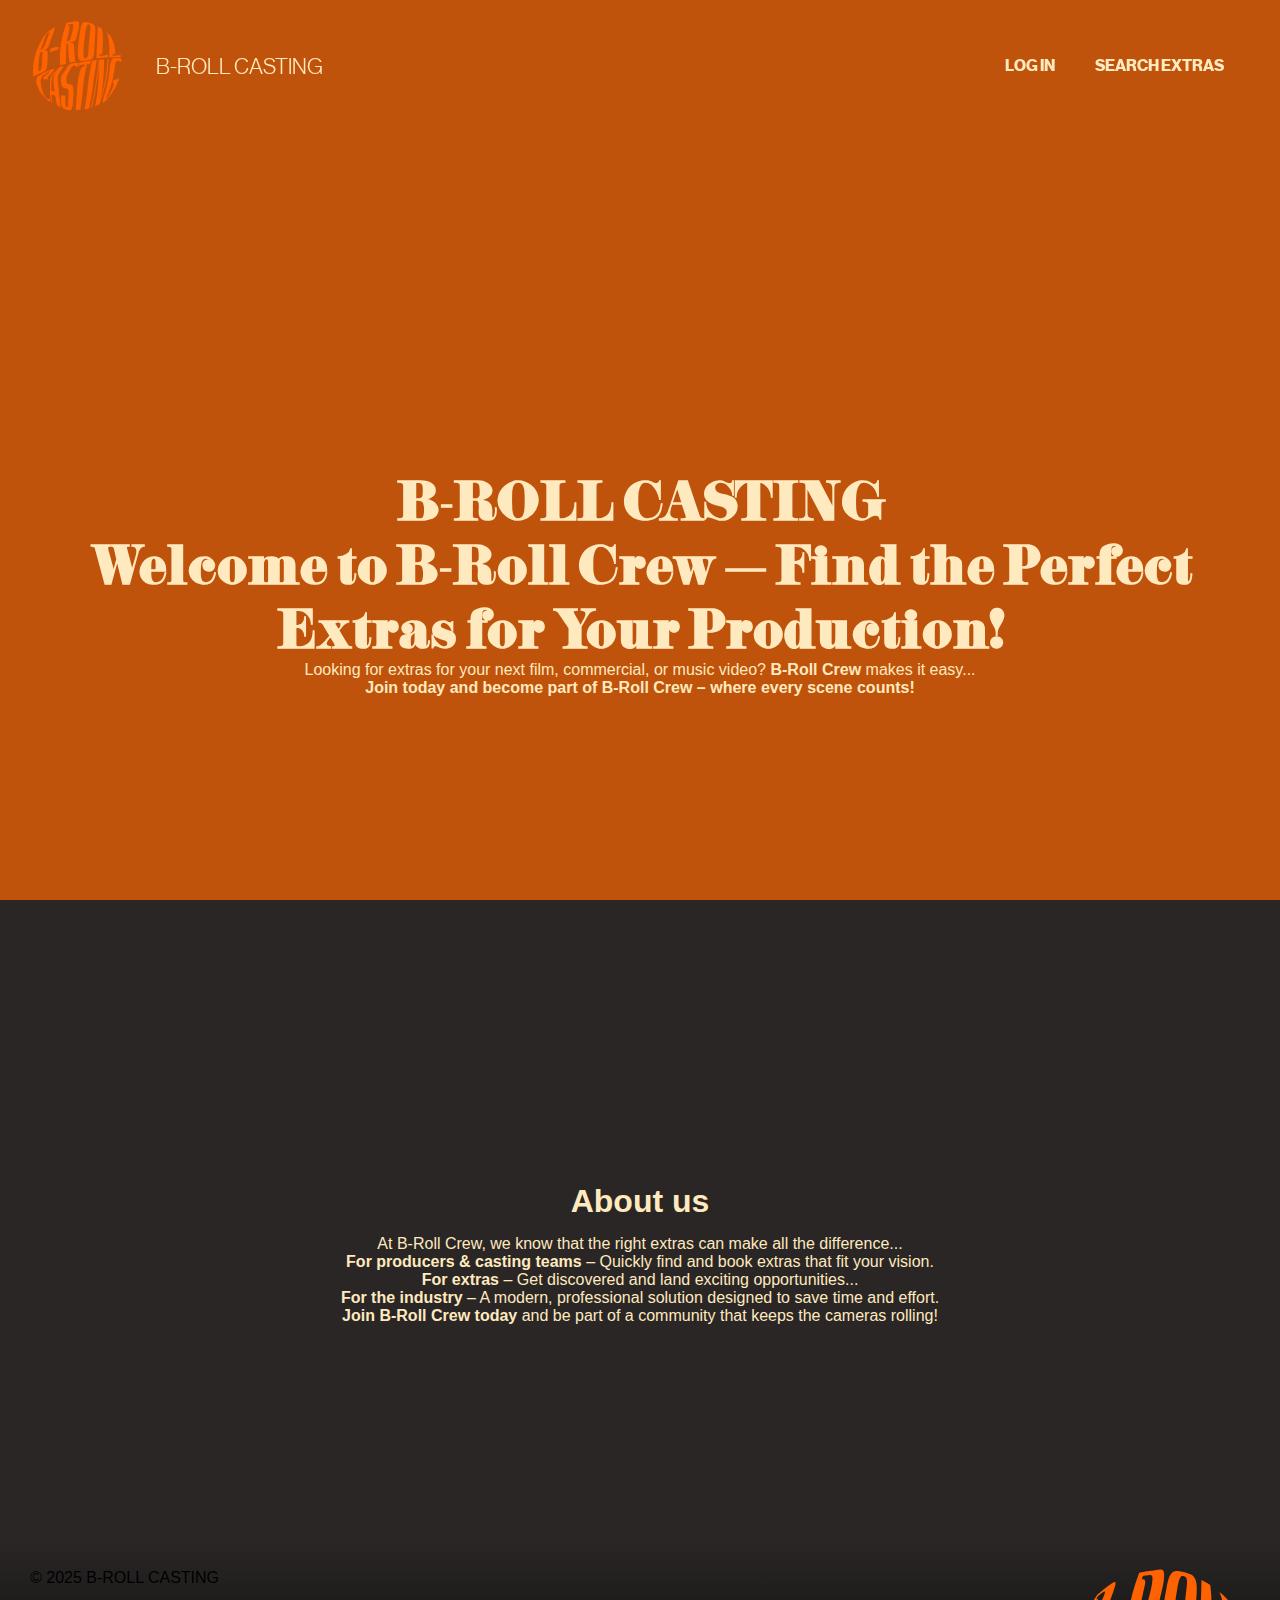
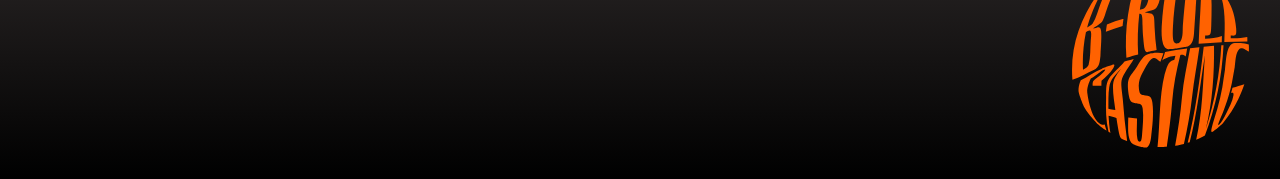
==== index.html @ dda39506 "add  rettelser" ====
<!DOCTYPE html>
<html lang="da">
  <head>
    <meta charset="UTF-8" />
    <meta name="viewport" content="width=device-width, initial-scale=1.0" />
    <link rel="stylesheet" href="css/index.css" />
    <link rel="stylesheet" href="css/base.css" />
    <link rel="stylesheet" href="css/menu2.css" />
    <title>B-ROLL CASTING</title>
  </head>
  <body>
    <div class="top">
      <header>
        <div class="header-container">
          <div class="logo">
            <a href="index.html">
              <img src="imgs/logo.svg" alt="" class="img_logo" />
            </a>
          </div>
          <div class="menu menu_left"><p>B-ROLL CASTING</p></div>
        </div>
        <nav>
          <ul class="menu">
            <li><a href="login.html">LOG IN</a></li>
            <li><a href="oversigt.html">SEARCH EXTRAS</a></li>
          </ul>
          <div class="burger">
            <div class="line"></div>
            <div class="line"></div>
            <div class="line"></div>
          </div>
        </nav>
      </header>
    </div>
    <div class="hero">
      <video autoplay muted loop class="hero-video">
        <source src="video.mp4" type="video/mp4" />
        Your browser does not support the video tag.
      </video>
      <div class="hero-overlay-bg"></div>
      <div class="hero-overlay">
        <h1>B-ROLL CASTING</h1>
        <h3>Welcome to B-Roll Crew – Find the Perfect Extras for Your Production!</h3>
        <p>Looking for extras for your next film, commercial, or music video? <strong>B-Roll Crew</strong> makes it easy...</p>
        <p><strong>Join today and become part of B-Roll Crew – where every scene counts!</strong></p>
      </div>
    </div>
    <section class="about">
      <h2>About us</h2>
      <p>At B-Roll Crew, we know that the right extras can make all the difference...</p>
      <p><strong>For producers & casting teams</strong> – Quickly find and book extras that fit your vision.</p>
      <p><strong>For extras</strong> – Get discovered and land exciting opportunities...</p>
      <p><strong>For the industry</strong> – A modern, professional solution designed to save time and effort.</p>
      <p><strong>Join B-Roll Crew today</strong> and be part of a community that keeps the cameras rolling!</p>
    </section>
    <footer>
      <div class="footer-container">
        <div class="footer_left">
          <img src="" alt="" />
          <p>© 2025 B-ROLL CASTING</p>
        </div>
        <div class="footer_right">
          <img src="imgs/logo.svg" alt="" />
        </div>
      </div>
    </footer>
    <script src="js/burger.js"></script>
  </body>
</html>
---- css/index.css ----
body {
  font-family: Arial, sans-serif;
  margin: 0;
  padding: 0;
  background: var(--text_darkgrey);
}

h1 {
  font-family: "optipirogi-romanregular";
  font-size: 50px;
  color: var(--light_yellow);
}

h3 {
  font-family: "optipirogi-romanregular";
  font-size: 50px;
  color: var(--light_yellow);
}

.hero {
  height: 100vh;
  display: flex;
  align-items: center;
  justify-content: center;
  text-align: center;
}

.hero-video {
  width: 100%;
  height: 100vh;
  object-fit: cover;
  position: absolute;
  top: 0;
  left: 0;
  z-index: -2;
}

.hero-overlay-bg {
  position: absolute;
  top: 0;
  left: 0;
  width: 100%;
  height: 100%;
  background: rgba(255, 102, 0, 0.7);
  z-index: -1;
}

.hero-overlay {
  position: relative;
  padding: 15px;
  border-radius: 10px;
  width: 90%;
  color: var(--light_yellow);
}

.about {
  padding: 40px 5%;
  text-align: center;
  color: var(--light_yellow);
}

.about h2 {
  font-size: 2em;
  margin-bottom: 15px;
}

.footer-container {
  display: flex;
  justify-content: space-between;
  background: linear-gradient(var(--text_darkgrey), black);
  margin-top: 4rem;
  padding: 30px;
}

.footer-container img {
  width: 60%;
  place-self: end;
}

.footer_right {
  align-self: end;
  place-self: end;
}

@media (min-width: 750px) {
  * {
    margin: 0;
    padding: 0;
    box-sizing: border-box;
  }

  .hero-overlay {
    width: 100%;
  }
  .about {
    padding: 150px 10%;
  }
}
---- css/base.css ----
* {
  margin: 0px;
  padding: 0px;
  box-sizing: border-box;
}

img {
  width: 100%;
  height: auto;
  display: block;
}

:root {
  scroll-behavior: smooth;
}

/* html variabler */
html {
  --primary_grey: #f1f1f1;
  --orange: #ff6201;
  --darkgrey: #463f3f;
  --text_darkgrey: #2a2626;
  --black: #000000;
  --light_yellow: #ffe9bf;
  --lightgrey: #9a9393;
}

/* body og main */

/* bold */
@font-face {
  font-family: "neue_haas_grotesk_display75Bd";
  src: url(../fonte/neue/neuehaasdisplay-bold-webfont.woff2) format("woff2"), url(../fonte/neue/neuehaasdisplay-bold-webfont.woff) format("woff");
  font-weight: normal;
  font-style: normal;
}

/* light  */

@font-face {
  font-family: "neue_haas_grotesk_display45Lt";
  src: url(../fonte/neue/neuehaasdisplay-light-webfont.woff2) format("woff2"), url(../fonte/neue/neuehaasdisplay-light-webfont.woff) format("woff");
  font-weight: normal;
  font-style: normal;
}

/* medium */

@font-face {
  font-family: "neue_haas_grotesk_display65Md";
  src: url(../fonte/neue/neuehaasdisplay-mediu-webfont.woff2) format("woff2"), url(../fonte/neue/neuehaasdisplay-mediu-webfont.woff) format("woff");
  font-weight: normal;
  font-style: normal;
}

/* thin */

@font-face {
  font-family: "neue_haas_grotesk_display35Th";
  src: url(../fonte/neue/neuehaasdisplay-thin-webfont.woff2) format("woff2"), url(../fonte/neue/neuehaasdisplay-thin-webfont.woff) format("woff");
  font-weight: normal;
  font-style: normal;
}

/* black */

@font-face {
  font-family: "neue_haas_grotesk_displa95Blk";
  src: url(../fonte/neue/neuehaasdisplay-black-webfont.woff2) format("woff2"), url(../fonte/neue/neuehaasdisplay-black-webfont.woff) format("woff");
  font-weight: normal;
  font-style: normal;
}

/* light italic */
@font-face {
  font-family: "neue_haas_grotesk_displ36ThIt";
  src: url(../fonte/neue/neuehaasdisplay-thinitalic-webfont.woff2) format("woff2"), url(../fonte/neue/neuehaasdisplay-thinitalic-webfont.woff) format("woff");
  font-weight: normal;
  font-style: normal;
}

/* optipirogi */
@font-face {
  font-family: "optipirogi-romanregular";
  src: url(../fonte/optipirogi/optipirogi-roman-webfont.woff2) format("woff2"), url(../fonte/optipirogi/optipirogi-roman-webfont.woff) format("woff");
  font-weight: normal;
  font-style: normal;
}

@media (min-width: 920px) {
}
---- css/menu2.css ----
* {
  margin: 0;
  padding: 0;
  box-sizing: border-box;
}

.top {
  position: sticky;
  top: 0;
  width: 100%;
  z-index: 10;
}

.img_logo {
  width: 90%;
  margin-left: 2rem;
}

.header-container {
  display: flex;
  align-items: center;
}

.logo {
  width: 100px;
  margin-right: 10px; /* Juster afstanden mellem logoet og teksten efter behov */
}

.menu_left {
  margin: 0;
}

.menu_left p {
  font-family: "neue_haas_grotesk_display45Lt";
  font-size: 22px;
  margin: 0;
  color: var(--light_yellow);
}

header {
  position: sticky;
  z-index: 100;
  display: flex;
  justify-content: space-between;
  align-items: center;
}

nav {
  display: flex;
  align-items: center;
}

.menu {
  display: flex;
  list-style: none;
  margin: 2.9rem;
  padding: 0;
}

.menu li {
  margin-right: 20px;
}

.menu li:last-child {
  margin-right: 0;
}

.menu a {
  display: block;
  padding: 10px;
  color: var(--light_yellow);
  text-decoration: none;
  transition: color 0.3s;
  text-align: end;
  font-family: "neue_haas_grotesk_display75Bd";
}

.menu a:hover {
  color: var(--orange);
}

.burger {
  width: 30px;
  height: 20px;
  cursor: pointer;
}

.burger .line {
  width: 100%;
  height: 2px;
  background-color: var(--text_darkgrey);
  margin-bottom: 5px;
  transition: 0.2s linear;
}
.burger {
  display: none;
}
@media screen and (max-width: 750px) {
  .menu {
    display: none;
    margin: 0;
    margin-top: 1rem;
  }
  .burger {
    display: block;
  }

  .burger.active .line {
    background-color: var(--orange);
  }

  .burger.active .line:nth-child(1) {
    transform: rotate(45deg) translate(5px, 5px);
    transition: 0.2s linear;
  }

  .burger.active .line:nth-child(2) {
    opacity: 0;
    transition: 0.15s linear;
  }

  .burger.active .line:nth-child(3) {
    transform: rotate(-45deg) translate(5px, -5px);
    transition: 0.2s linear;
  }

  nav.active .menu {
    display: block;
    background-color: var(--orange);
    position: absolute;
    top: 94px;
    left: 0;
    width: 100%;
    z-index: 1;
  }

  nav.active .menu li {
    margin: 10px 20px;
  }

  nav.active .menu a {
    font-size: 24px;
  }

  .img_logo {
    width: 90%;
    margin-left: 1rem;
  }

  .text_logo {
    font-size: 22px;
    font-weight: 700;
    text-decoration: none;
    font-family: "neue_haas_grotesk_display75Bd";
    color: var(--light_yellow);
    margin-left: 1rem;
  }

  header {
    position: sticky;
    z-index: 100;
    padding: 20px;
    display: flex;
    justify-content: space-between;
    align-items: center;
  }
}
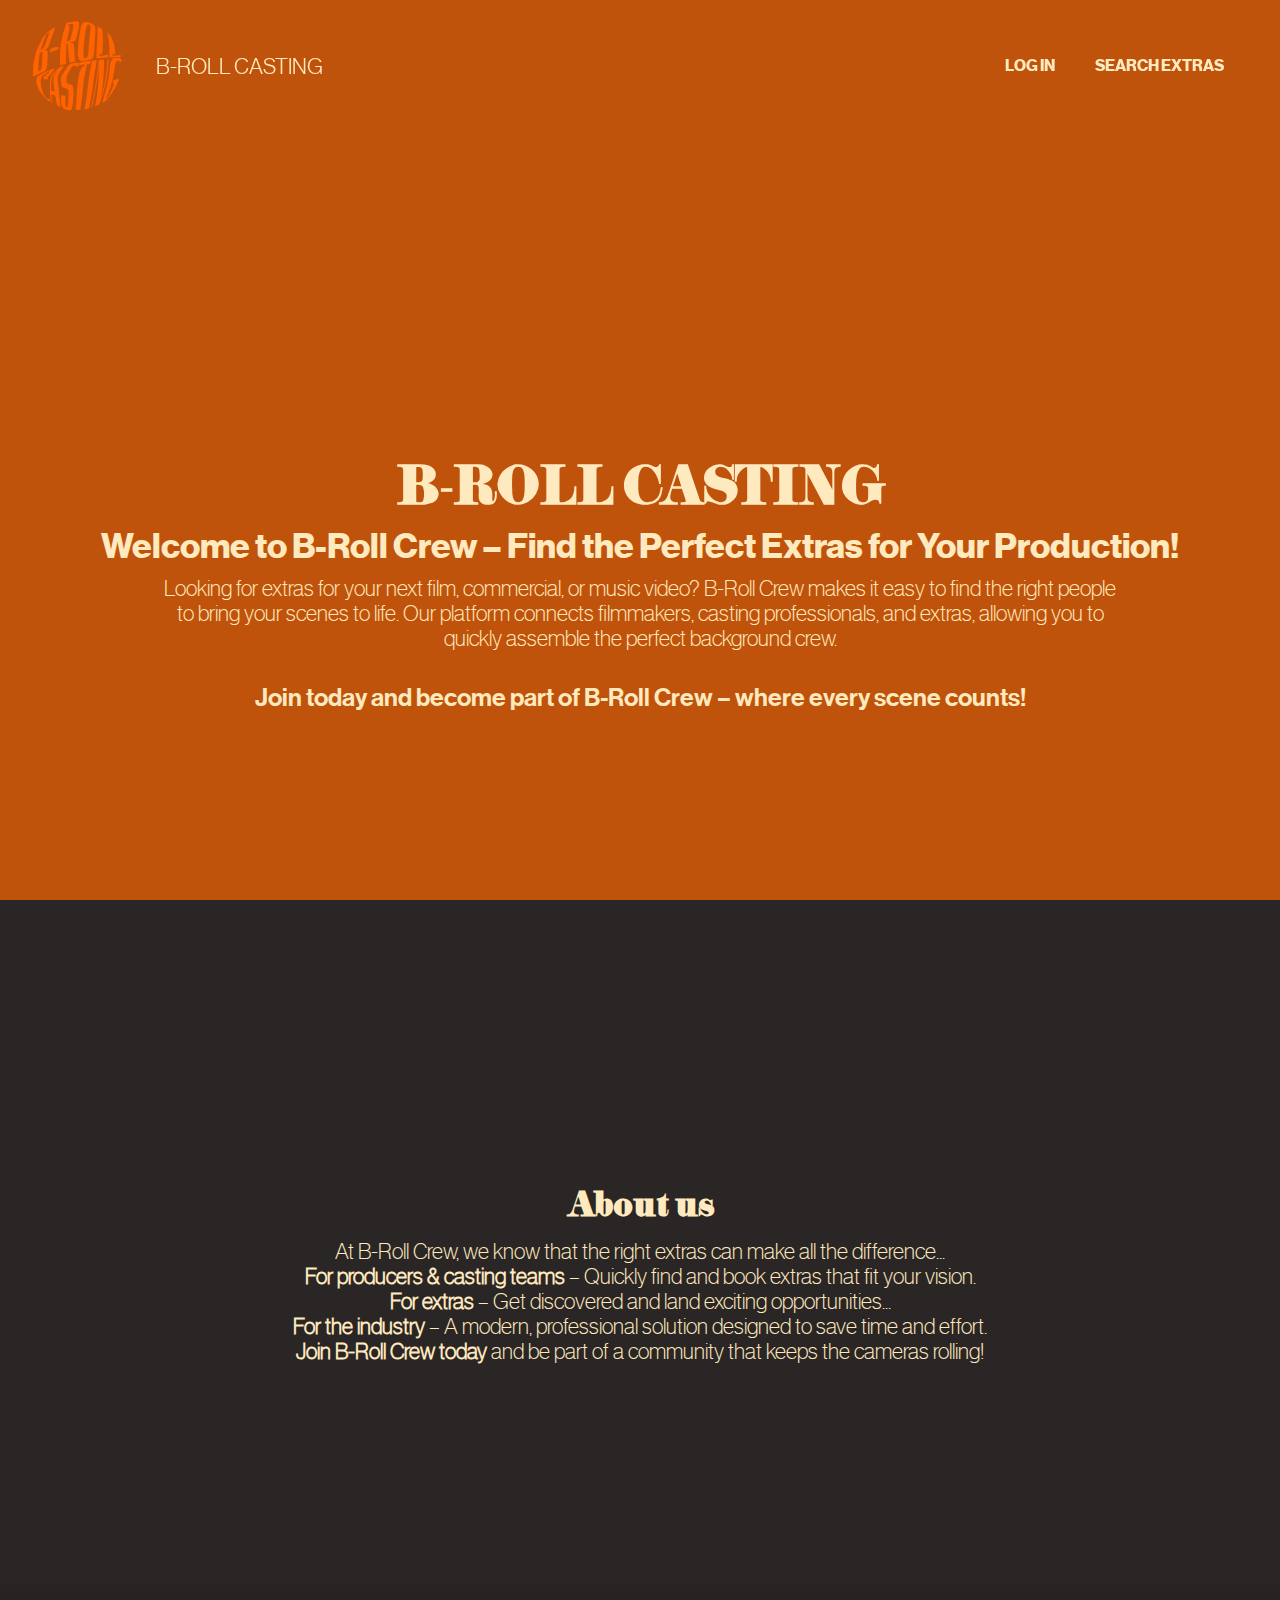
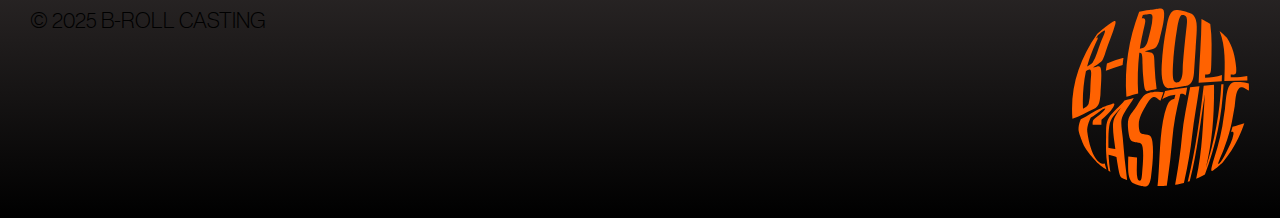
==== commit feb65f9d: "shit" ====
--- a/index.html
+++ b/index.html
@@ -41,8 +41,8 @@
       <div class="hero-overlay">
         <h1>B-ROLL CASTING</h1>
         <h3>Welcome to B-Roll Crew – Find the Perfect Extras for Your Production!</h3>
-        <p>Looking for extras for your next film, commercial, or music video? <strong>B-Roll Crew</strong> makes it easy...</p>
-        <p><strong>Join today and become part of B-Roll Crew – where every scene counts!</strong></p>
+        <p>Looking for extras for your next film, commercial, or music video? B-Roll Crew makes it easy to find the right people to bring your scenes to life. Our platform connects filmmakers, casting professionals, and extras, allowing you to quickly assemble the perfect background crew.</p>
+        <h4>Join today and become part of B-Roll Crew – where every scene counts!</h4>
       </div>
     </div>
     <section class="about">
--- a/css/index.css
+++ b/css/index.css
@@ -11,10 +11,33 @@
   color: var(--light_yellow);
 }
 
+h2 {
+  font-family: "optipirogi-romanregular";
+  font-size: 35px;
+  color: var(--light_yellow);
+}
+
 h3 {
-  font-family: "optipirogi-romanregular";
-  font-size: 50px;
+  font-family: "neue_haas_grotesk_display75Bd";
+  font-size: 35px;
   color: var(--light_yellow);
+  margin-top: 1.5rem;
+  margin: 0.5rem;
+}
+
+h4 {
+  font-family: "neue_haas_grotesk_display65Md";
+  font-size: 25px;
+  margin-top: 2rem;
+  color: var(--light_yellow);
+}
+
+p {
+  font-family: "neue_haas_grotesk_display35Th";
+  font-size: 22px;
+  margin-bottom: 1rem;
+  max-width: 60rem;
+  margin: 0 auto;
 }
 
 .hero {
--- a/css/menu2.css
+++ b/css/menu2.css
@@ -126,7 +126,7 @@
 
   nav.active .menu {
     display: block;
-    background-color: var(--orange);
+    background-color: var(--light_yellow);
     position: absolute;
     top: 94px;
     left: 0;
@@ -140,6 +140,7 @@
 
   nav.active .menu a {
     font-size: 24px;
+    color: var(--darkgrey);
   }
 
   .img_logo {
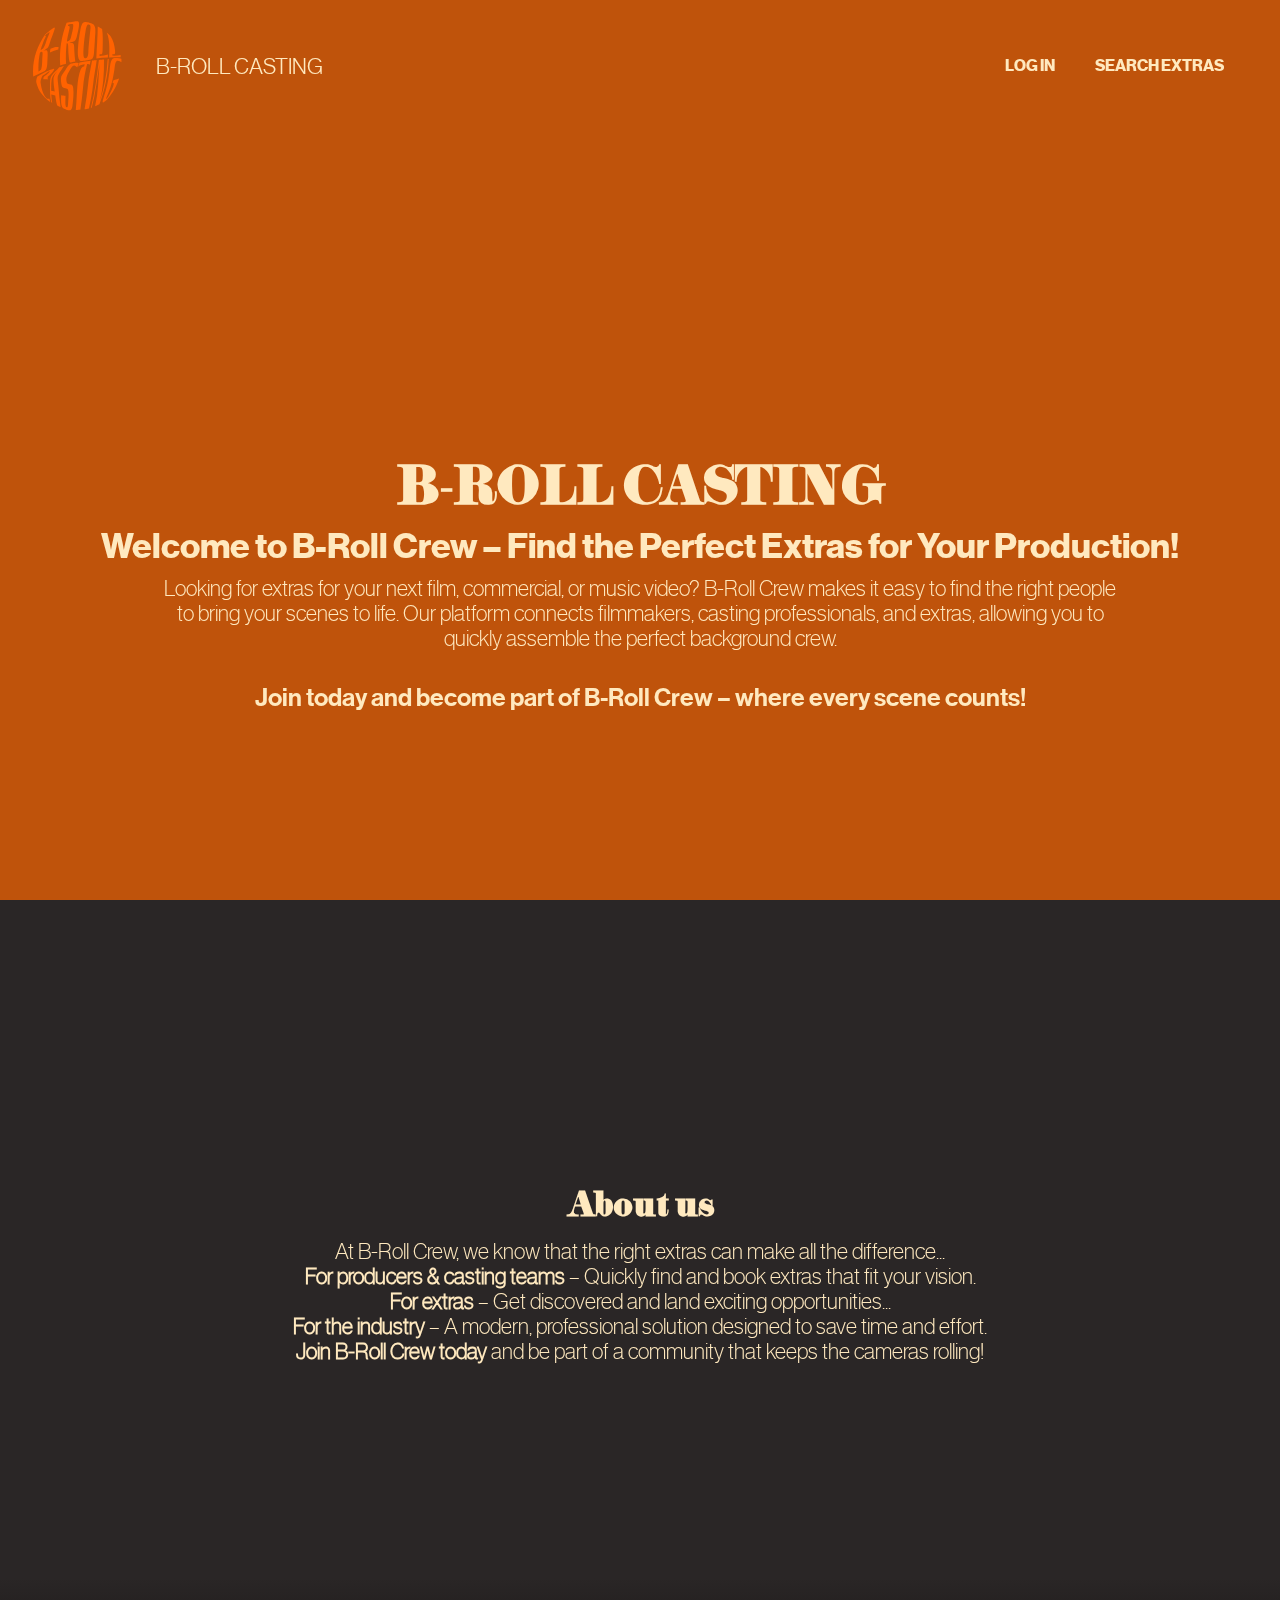
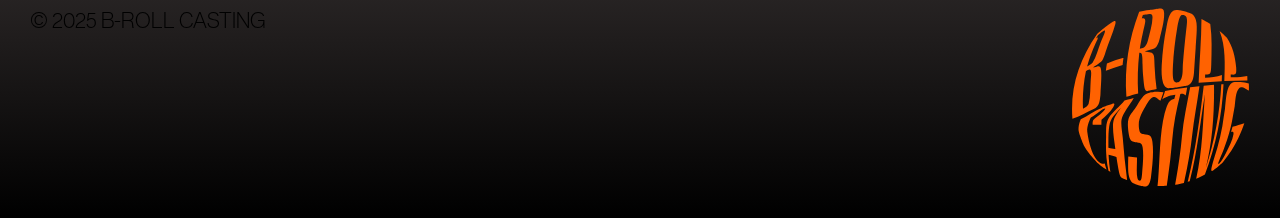
==== commit 180c7861: "add video" ====
--- a/index.html
+++ b/index.html
@@ -33,10 +33,11 @@
       </header>
     </div>
     <div class="hero">
-      <video autoplay muted loop class="hero-video">
-        <source src="video.mp4" type="video/mp4" />
-        Your browser does not support the video tag.
-      </video>
+      <div>
+        <iframe class="hero-video" src="https://player.vimeo.com/video/1057873099?h=ed6ba5a654&autoplay=1&loop=1&muted=1&background=1" frameborder="0" allow="autoplay; fullscreen; picture-in-picture; clipboard-write; encrypted-media" style="position: absolute; top: -60; left: 0; width: 100%; height: 100%" title="video"> </iframe>
+      </div>
+      <script src="https://player.vimeo.com/api/player.js"></script>
+
       <div class="hero-overlay-bg"></div>
       <div class="hero-overlay">
         <h1>B-ROLL CASTING</h1>
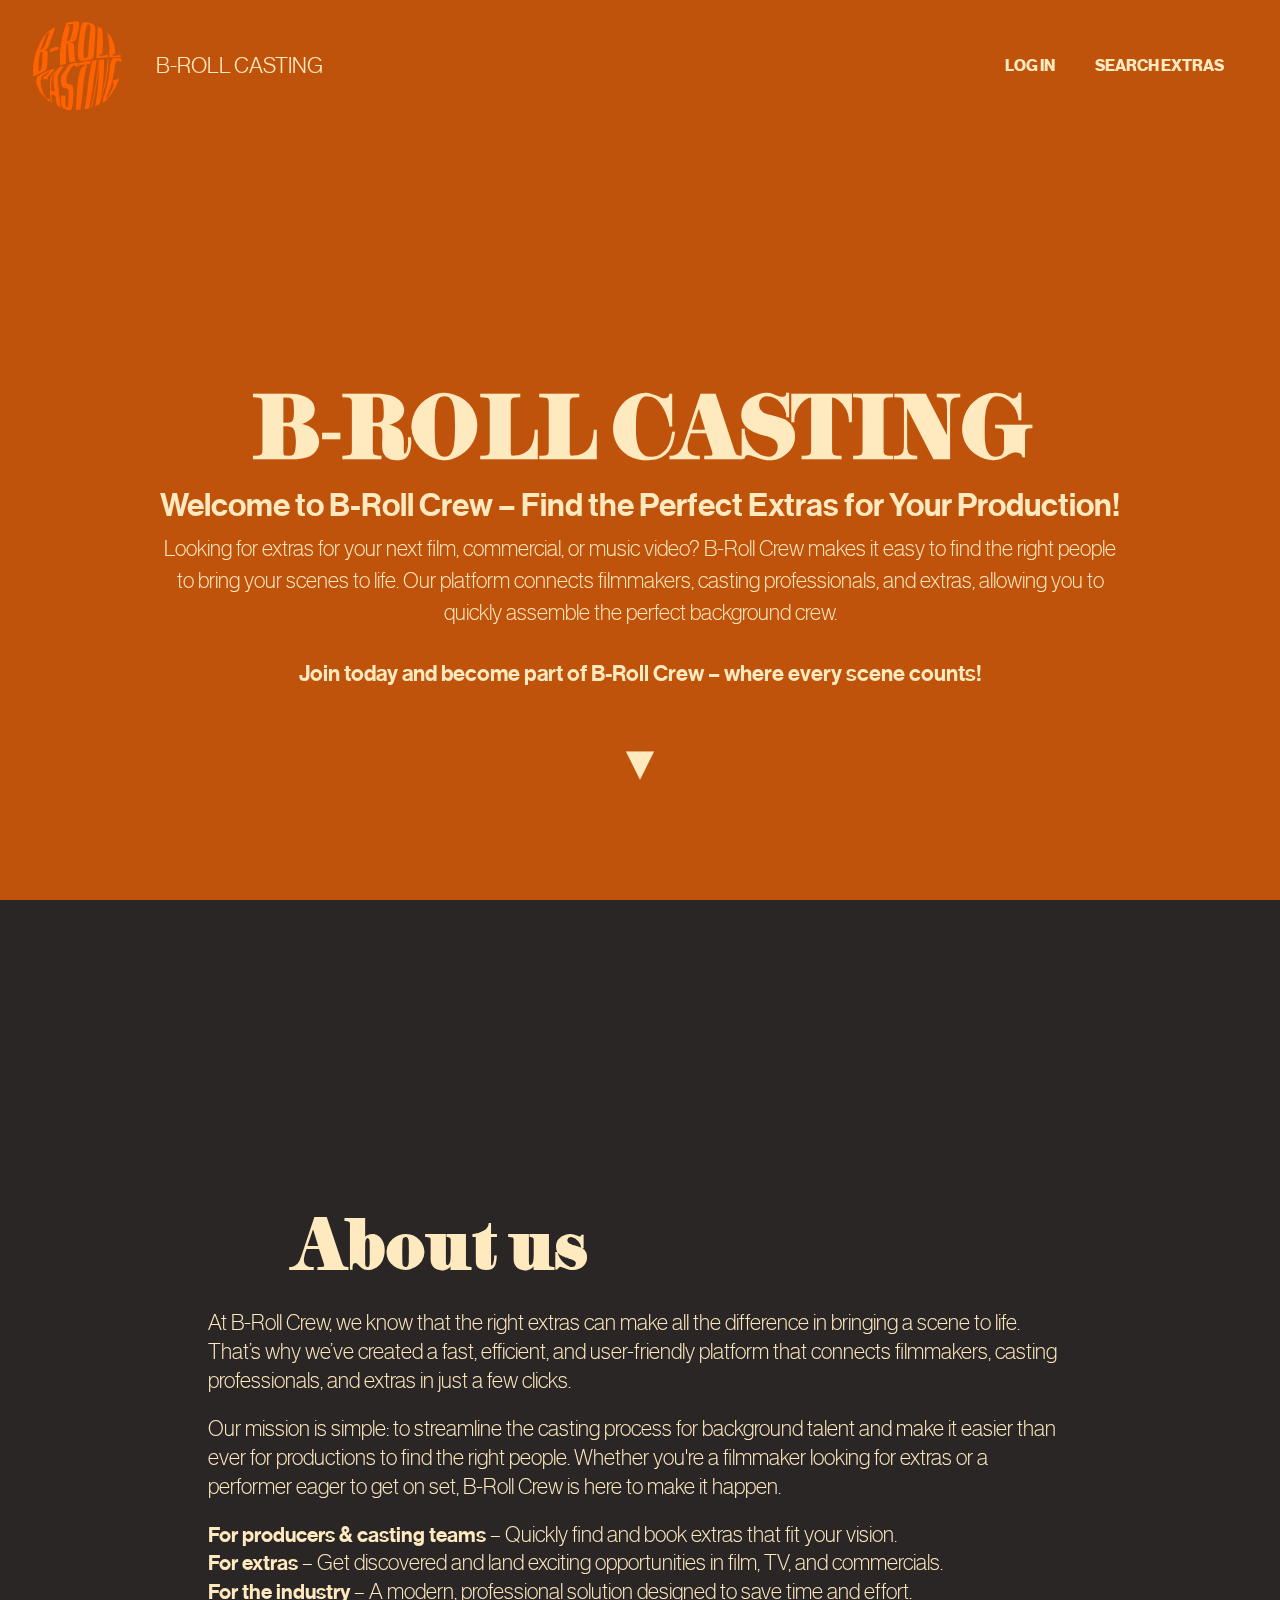
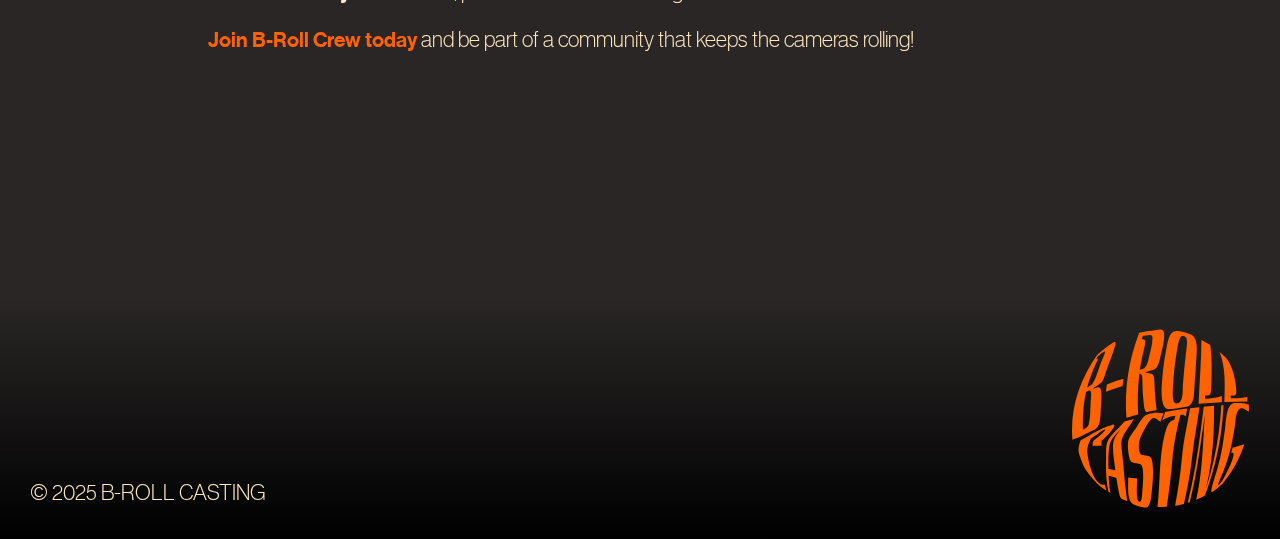
==== commit 123b6fd1: "add detaljer" ====
--- a/index.html
+++ b/index.html
@@ -6,6 +6,12 @@
     <link rel="stylesheet" href="css/index.css" />
     <link rel="stylesheet" href="css/base.css" />
     <link rel="stylesheet" href="css/menu2.css" />
+
+    <link rel="apple-touch-icon" sizes="180x180" href="/apple-touch-icon.png" />
+    <link rel="icon" type="image/png" sizes="32x32" href="../favicon_io/favicon-32x32.png" />
+    <link rel="icon" type="image/png" sizes="16x16" href="../favicon_io/favicon-16x16.png" style="width: 130%" />
+    <link rel="manifest" href="/site.webmanifest" />
+
     <title>B-ROLL CASTING</title>
   </head>
   <body>
@@ -41,18 +47,21 @@
       <div class="hero-overlay-bg"></div>
       <div class="hero-overlay">
         <h1>B-ROLL CASTING</h1>
-        <h3>Welcome to B-Roll Crew – Find the Perfect Extras for Your Production!</h3>
+        <a href="oversigt.html"><h3>Welcome to B-Roll Crew – Find the Perfect Extras for Your Production!</h3></a>
         <p>Looking for extras for your next film, commercial, or music video? B-Roll Crew makes it easy to find the right people to bring your scenes to life. Our platform connects filmmakers, casting professionals, and extras, allowing you to quickly assemble the perfect background crew.</p>
         <h4>Join today and become part of B-Roll Crew – where every scene counts!</h4>
+        <a href="#about_us" class="pil2"><div class="pil">▼</div></a>
       </div>
     </div>
-    <section class="about">
+    <section class="about" id="about_us">
       <h2>About us</h2>
-      <p>At B-Roll Crew, we know that the right extras can make all the difference...</p>
-      <p><strong>For producers & casting teams</strong> – Quickly find and book extras that fit your vision.</p>
-      <p><strong>For extras</strong> – Get discovered and land exciting opportunities...</p>
-      <p><strong>For the industry</strong> – A modern, professional solution designed to save time and effort.</p>
-      <p><strong>Join B-Roll Crew today</strong> and be part of a community that keeps the cameras rolling!</p>
+      <p>At B-Roll Crew, we know that the right extras can make all the difference in bringing a scene to life. That’s why we’ve created a fast, efficient, and user-friendly platform that connects filmmakers, casting professionals, and extras in just a few clicks.</p>
+      <p>Our mission is simple: to streamline the casting process for background talent and make it easier than ever for productions to find the right people. Whether you're a filmmaker looking for extras or a performer eager to get on set, B-Roll Crew is here to make it happen.</p>
+      <p>
+        <span>For producers & casting teams</span> – Quickly find and book extras that fit your vision. <br />
+        <span>For extras </span>– Get discovered and land exciting opportunities in film, TV, and commercials. <br /><span>For the industry</span> – A modern, professional solution designed to save time and effort.
+      </p>
+      <p><a href="login.html">Join B-Roll Crew today</a> and be part of a community that keeps the cameras rolling!</p>
     </section>
     <footer>
       <div class="footer-container">
--- a/css/index.css
+++ b/css/index.css
@@ -5,9 +5,13 @@
   background: var(--text_darkgrey);
 }
 
+a {
+  text-decoration: none;
+}
+
 h1 {
   font-family: "optipirogi-romanregular";
-  font-size: 50px;
+  font-size: 40px;
   color: var(--light_yellow);
 }
 
@@ -18,26 +22,71 @@
 }
 
 h3 {
-  font-family: "neue_haas_grotesk_display75Bd";
-  font-size: 35px;
+  font-family: "neue_haas_grotesk_display65Md";
+  font-size: 23px;
   color: var(--light_yellow);
   margin-top: 1.5rem;
   margin: 0.5rem;
 }
 
+h3:hover {
+  color: var(--orange);
+}
+
 h4 {
   font-family: "neue_haas_grotesk_display65Md";
-  font-size: 25px;
+  font-size: 18px;
   margin-top: 2rem;
   color: var(--light_yellow);
 }
 
 p {
   font-family: "neue_haas_grotesk_display35Th";
-  font-size: 22px;
+  font-size: 18px;
   margin-bottom: 1rem;
   max-width: 60rem;
+  line-height: 1.8rem;
   margin: 0 auto;
+}
+
+.about p {
+  font-family: "neue_haas_grotesk_display35Th";
+  font-size: 18px;
+  padding: 0.6rem;
+  padding-left: 0.5rem;
+  line-height: 1.8rem;
+  max-width: 55rem;
+  margin: 0 auto;
+  text-align: start;
+}
+
+.about a {
+  font-family: "neue_haas_grotesk_display65Md";
+  font-size: 17px;
+  margin-top: 2rem;
+  color: var(--orange);
+  text-decoration: none;
+}
+
+.about a:hover {
+  scale: 1.02;
+  transition: all 0.2s ease;
+}
+
+span {
+  font-family: "neue_haas_grotesk_display65Md";
+  font-size: 17px;
+}
+
+.pil {
+  margin-top: 3rem;
+  font-size: 2rem;
+  text-decoration: none;
+}
+
+.pil2 {
+  text-decoration: none;
+  color: var(--light_yellow);
 }
 
 .hero {
@@ -77,14 +126,16 @@
 }
 
 .about {
-  padding: 40px 5%;
+  padding: 50px 5%;
   text-align: center;
   color: var(--light_yellow);
 }
 
 .about h2 {
-  font-size: 2em;
+  font-size: 45px;
   margin-bottom: 15px;
+  text-align: start;
+  margin-left: 8rem;
 }
 
 .footer-container {
@@ -93,11 +144,15 @@
   background: linear-gradient(var(--text_darkgrey), black);
   margin-top: 4rem;
   padding: 30px;
+  color: var(--light_yellow);
 }
 
 .footer-container img {
   width: 60%;
   place-self: end;
+}
+.footer_left {
+  place-content: end;
 }
 
 .footer_right {
@@ -116,6 +171,88 @@
     width: 100%;
   }
   .about {
-    padding: 150px 10%;
-  }
-}
+    padding: 170px 10%;
+  }
+
+  h1 {
+    font-family: "optipirogi-romanregular";
+    font-size: 80px;
+    color: var(--light_yellow);
+  }
+
+  h2 {
+    font-family: "optipirogi-romanregular";
+    font-size: 35px;
+    color: var(--light_yellow);
+  }
+
+  h3 {
+    font-family: "neue_haas_grotesk_display65Md";
+    font-size: 32px;
+    color: var(--light_yellow);
+    margin-top: 1.5rem;
+    margin: 0.5rem;
+  }
+
+  h4 {
+    font-family: "neue_haas_grotesk_display65Md";
+    font-size: 22px;
+    margin-top: 2rem;
+    color: var(--light_yellow);
+  }
+
+  h6 {
+    font-size: 100px;
+  }
+
+  p {
+    font-family: "neue_haas_grotesk_display35Th";
+    font-size: 22px;
+    margin-bottom: 1rem;
+    max-width: 60rem;
+    line-height: 2rem;
+    margin: 0 auto;
+  }
+
+  .about p {
+    font-family: "neue_haas_grotesk_display35Th";
+    font-size: 22px;
+    padding: 0.6rem;
+    padding-left: 0.5rem;
+    line-height: 1.8rem;
+    max-width: 55rem;
+    margin: 0 auto;
+    text-align: start;
+  }
+
+  .about a {
+    font-family: "neue_haas_grotesk_display65Md";
+    font-size: 21px;
+    margin-top: 2rem;
+    color: var(--orange);
+    text-decoration: none;
+  }
+
+  span {
+    font-family: "neue_haas_grotesk_display65Md";
+    font-size: 21px;
+  }
+
+  .pil {
+    margin-top: 3rem;
+    font-size: 3rem;
+    text-decoration: none;
+  }
+
+  .pil2 {
+    text-decoration: none;
+    color: var(--light_yellow);
+  }
+
+  .about h2 {
+    font-size: 65px;
+    margin-bottom: 15px;
+    text-align: start;
+    margin-left: 10rem;
+  }
+}
--- a/css/menu2.css
+++ b/css/menu2.css
@@ -88,7 +88,7 @@
 .burger .line {
   width: 100%;
   height: 2px;
-  background-color: var(--text_darkgrey);
+  background-color: var(--light_yellow);
   margin-bottom: 5px;
   transition: 0.2s linear;
 }
@@ -104,7 +104,9 @@
   .burger {
     display: block;
   }
-
+  .menu a:hover {
+    color: var(--orange);
+  }
   .burger.active .line {
     background-color: var(--orange);
   }
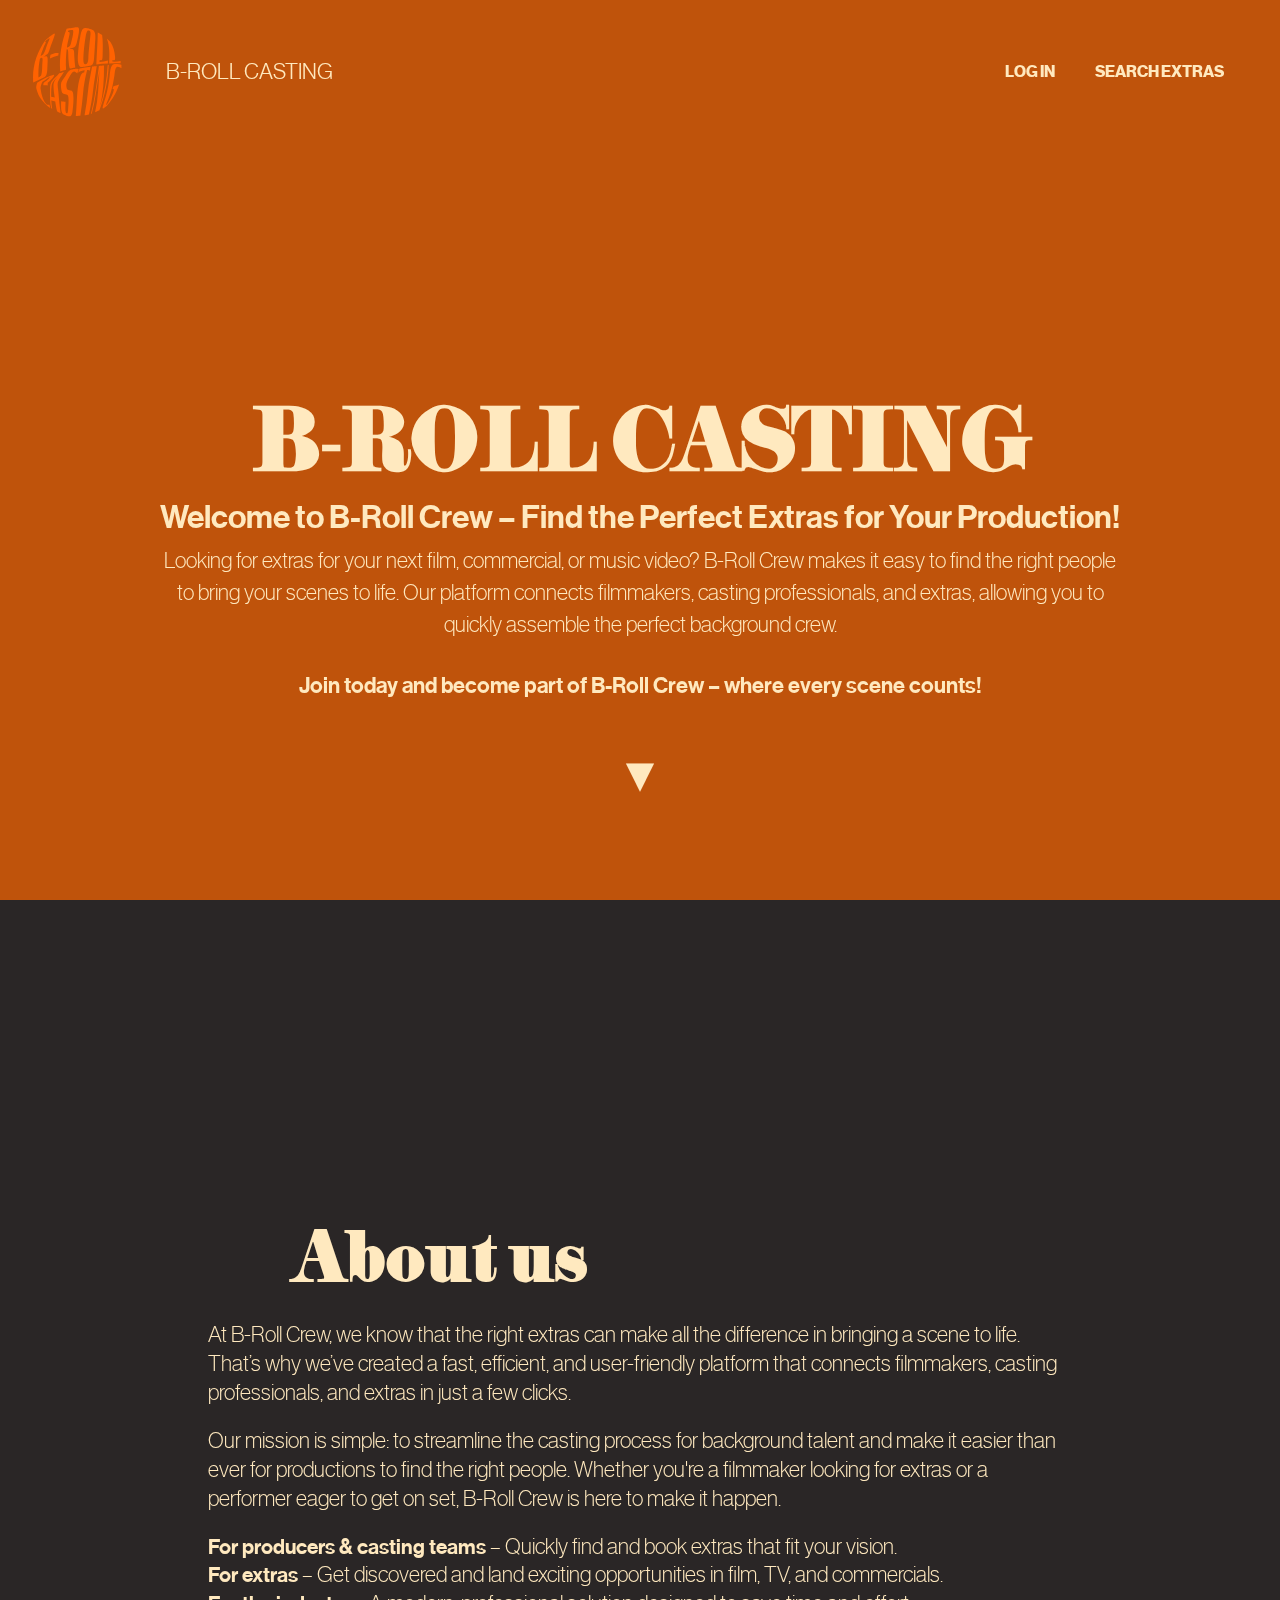
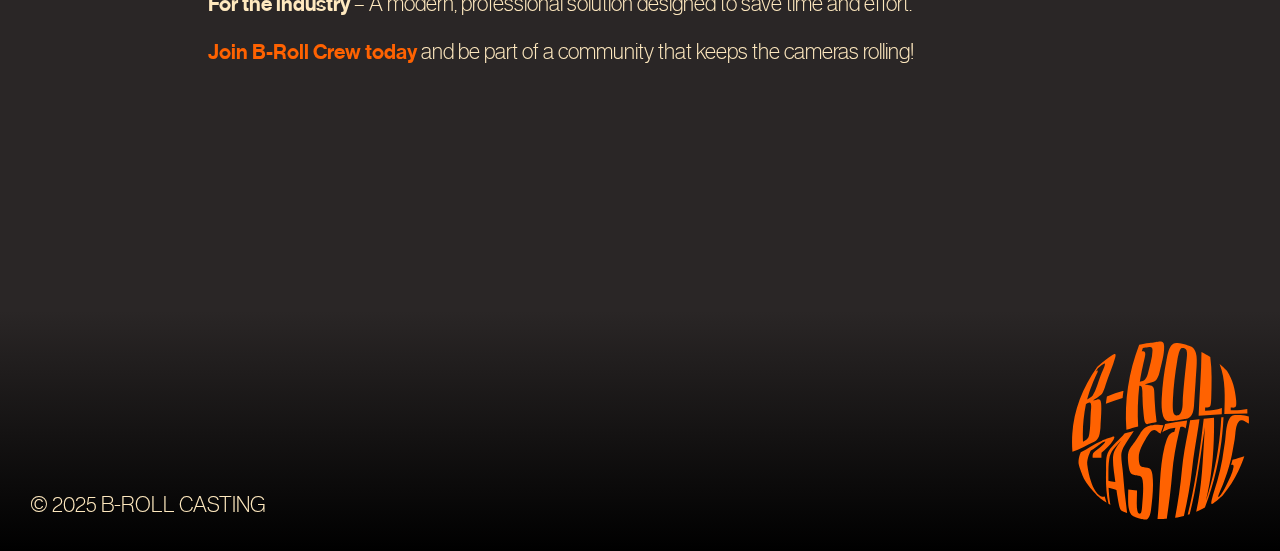
==== commit cb2e6621: "add link i menu" ====
--- a/index.html
+++ b/index.html
@@ -20,10 +20,12 @@
         <div class="header-container">
           <div class="logo">
             <a href="index.html">
-              <img src="imgs/logo.svg" alt="" class="img_logo" />
+              <img src="imgs/logo.svg" alt="logo" class="img_logo" />
             </a>
           </div>
-          <div class="menu menu_left"><p>B-ROLL CASTING</p></div>
+          <div class="menu menu_left">
+            <a href="index.html"><p>B-ROLL CASTING</p></a>
+          </div>
         </div>
         <nav>
           <ul class="menu">
@@ -43,14 +45,13 @@
         <iframe class="hero-video" src="https://player.vimeo.com/video/1057873099?h=ed6ba5a654&autoplay=1&loop=1&muted=1&background=1" frameborder="0" allow="autoplay; fullscreen; picture-in-picture; clipboard-write; encrypted-media" style="position: absolute; top: -60; left: 0; width: 100%; height: 100%" title="video"> </iframe>
       </div>
       <script src="https://player.vimeo.com/api/player.js"></script>
-
       <div class="hero-overlay-bg"></div>
       <div class="hero-overlay">
         <h1>B-ROLL CASTING</h1>
         <a href="oversigt.html"><h3>Welcome to B-Roll Crew – Find the Perfect Extras for Your Production!</h3></a>
         <p>Looking for extras for your next film, commercial, or music video? B-Roll Crew makes it easy to find the right people to bring your scenes to life. Our platform connects filmmakers, casting professionals, and extras, allowing you to quickly assemble the perfect background crew.</p>
         <h4>Join today and become part of B-Roll Crew – where every scene counts!</h4>
-        <a href="#about_us" class="pil2"><div class="pil">▼</div></a>
+        <a href="#about_us" class="pil2"><div class="pil pulse">▼</div></a>
       </div>
     </div>
     <section class="about" id="about_us">
--- a/css/index.css
+++ b/css/index.css
@@ -3,6 +3,23 @@
   margin: 0;
   padding: 0;
   background: var(--text_darkgrey);
+}
+
+.pulse {
+  animation-name: pulse_kf;
+  animation-duration: 1s;
+  animation-iteration-count: infinite;
+  animation-direction: alternate-reverse;
+  animation-timing-function: ease-in-out;
+}
+
+@keyframes pulse_kf {
+  from {
+    scale: 1;
+  }
+  to {
+    scale: 0.7;
+  }
 }
 
 a {
@@ -99,7 +116,7 @@
 
 .hero-video {
   width: 100%;
-  height: 100vh;
+  height: 100%;
   object-fit: cover;
   position: absolute;
   top: 0;
